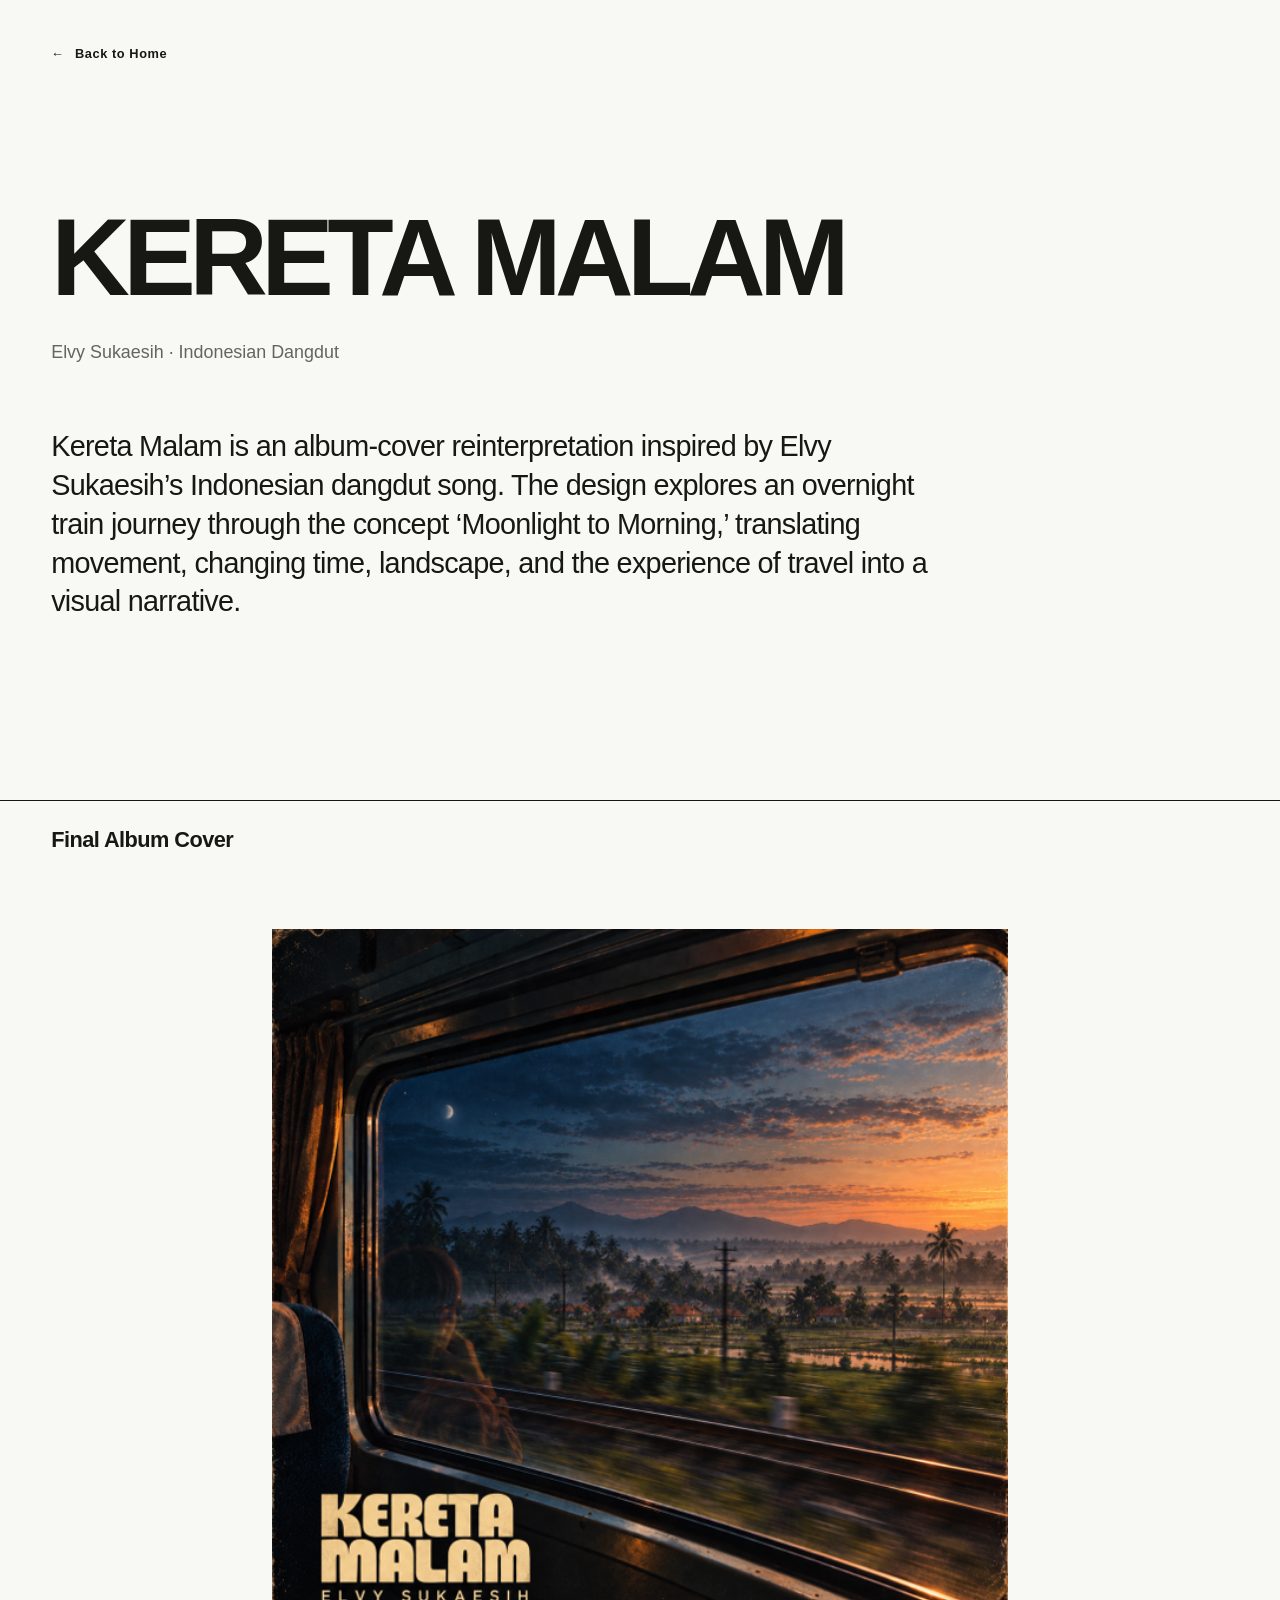
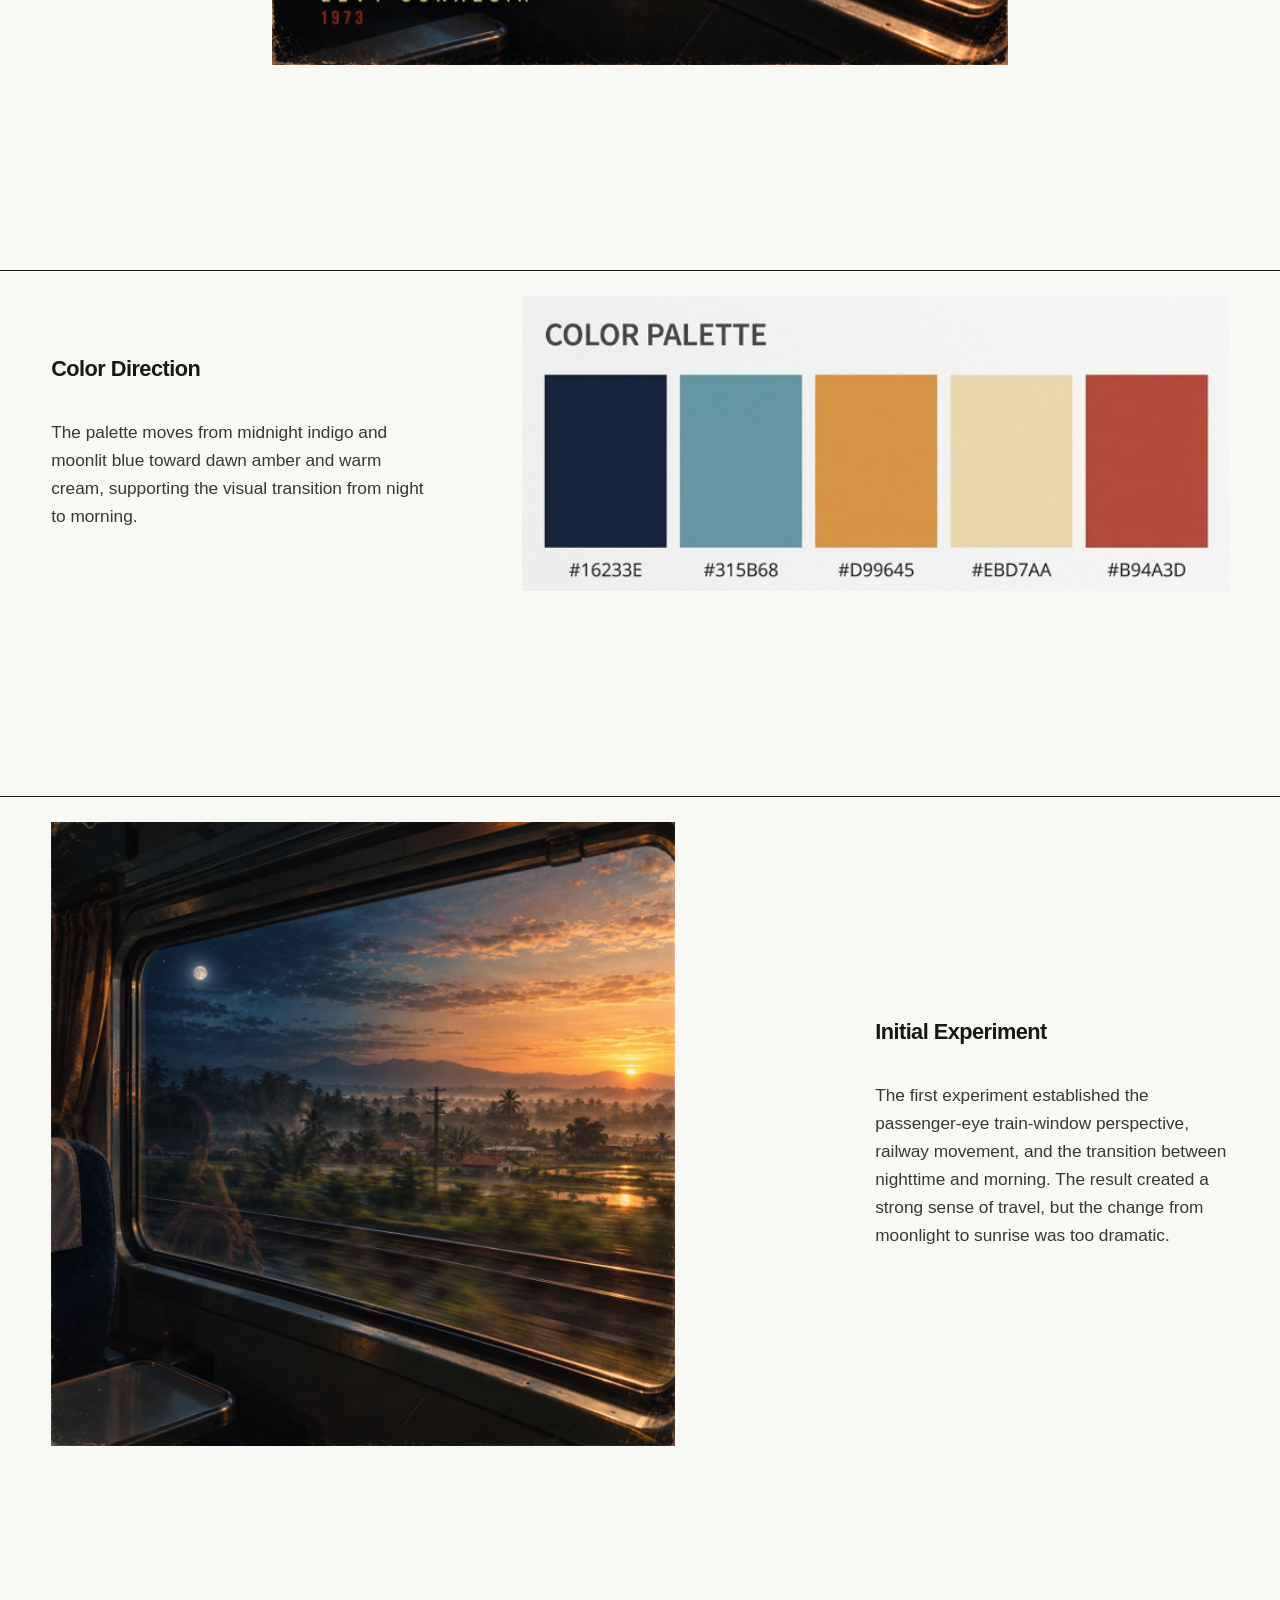
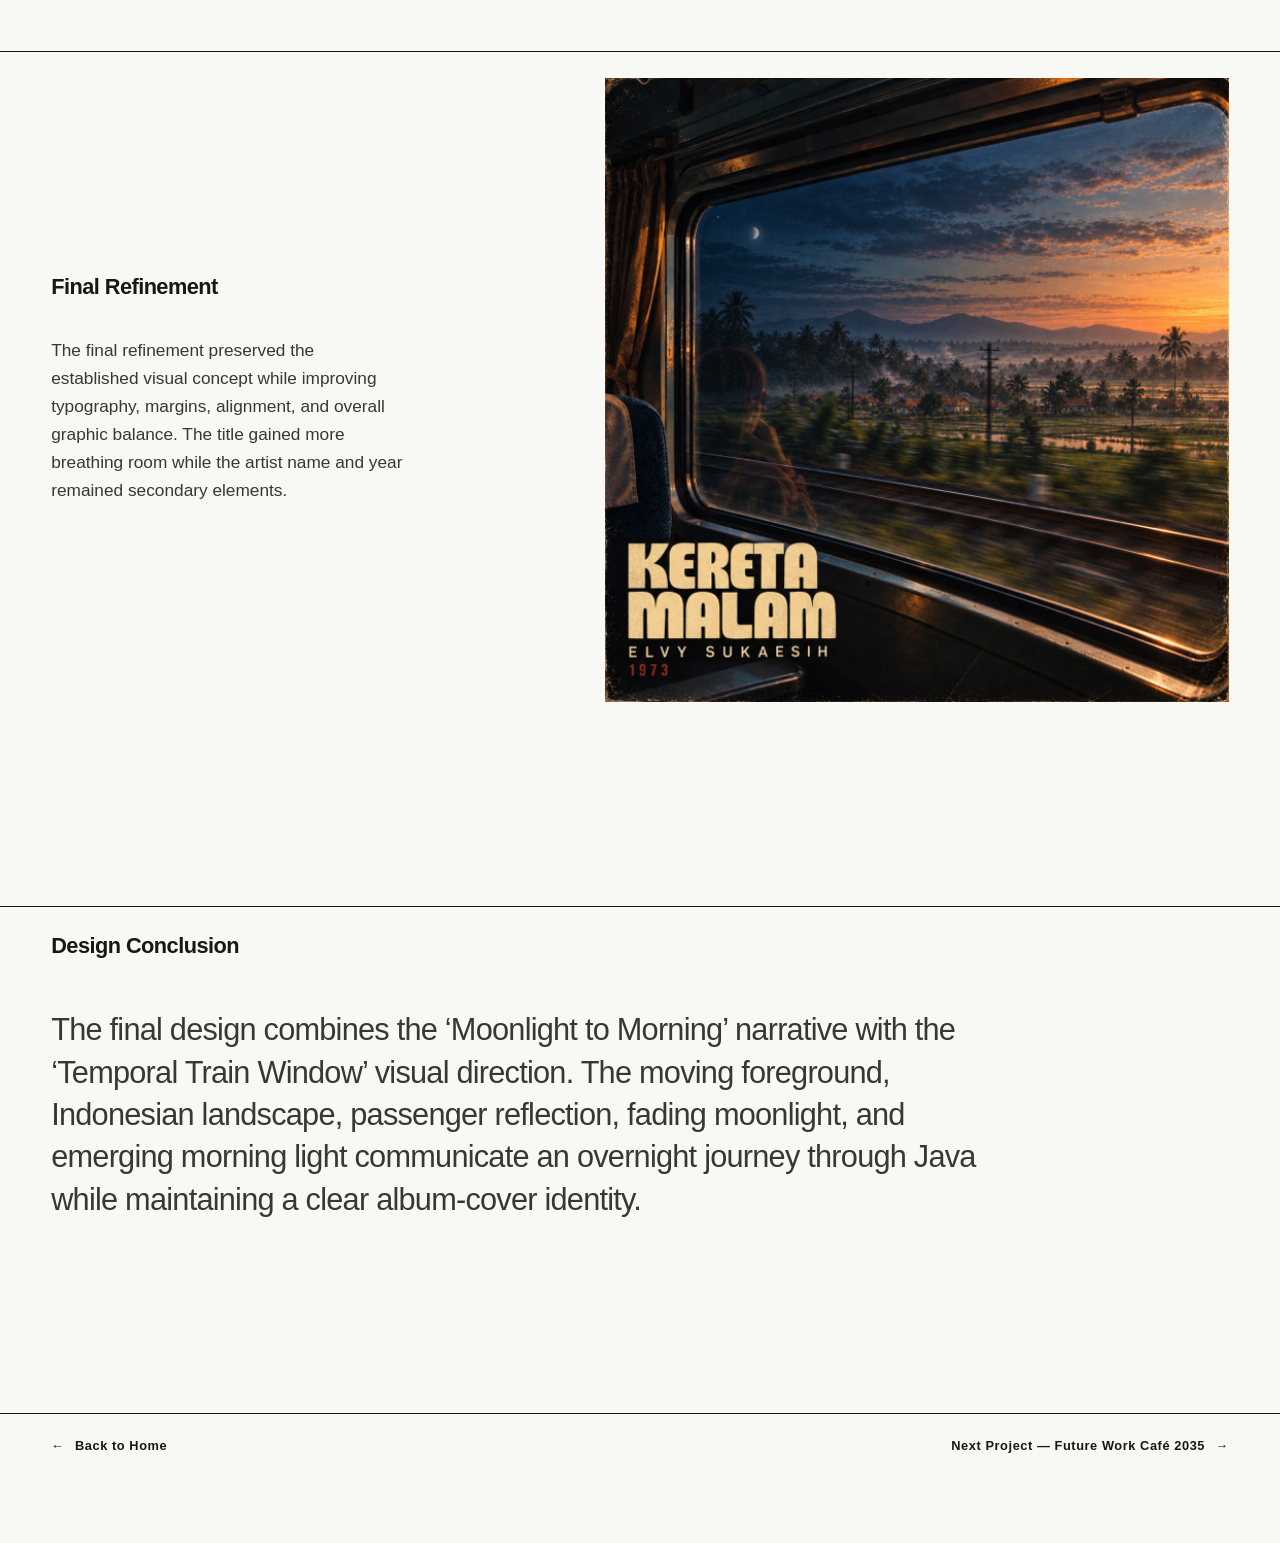
==== kereta-malam.html @ 81c1ef1a "Publish portfolio website" ====
<!doctype html>
<html lang="en">
  <head>
    <meta charset="UTF-8" />
    <meta name="viewport" content="width=device-width, initial-scale=1" />
    <meta
      name="description"
      content="Kereta Malam — AI for Interdisciplinary Design Portfolio by Fandi Siribon"
    />
    <title>Kereta Malam — Fandi Siribon</title>
    <link rel="stylesheet" href="styles.css" />
    <link rel="stylesheet" href="kereta-malam.css" />
  </head>
  <body>
    <main class="project-page">
      <nav class="project-nav page-shell" aria-label="Project navigation">
        <a href="index.html"><span aria-hidden="true">←</span> Back to Home</a>
      </nav>

      <header class="project-hero page-shell">
        <h1>KERETA MALAM</h1>
        <p class="project-meta">Elvy Sukaesih · Indonesian Dangdut</p>
        <p class="project-introduction">
          Kereta Malam is an album-cover reinterpretation inspired by Elvy
          Sukaesih’s Indonesian dangdut song. The design explores an overnight
          train journey through the concept ‘Moonlight to Morning,’ translating
          movement, changing time, landscape, and the experience of travel into
          a visual narrative.
        </p>
      </header>

      <section class="case-section final-cover page-shell" aria-labelledby="final-cover-title">
        <h2 id="final-cover-title">Final Album Cover</h2>
        <figure class="final-cover-artwork">
          <img
            src="Assets/2%20-%20FINAL%20PICTURE.png"
            alt="Square Kereta Malam album cover showing a landscape at dusk through a train window, with a moon, passenger reflection, title, artist name, and year"
          />
        </figure>
      </section>

      <section class="case-section color-direction page-shell" aria-labelledby="color-direction-title">
        <div class="section-copy">
          <h2 id="color-direction-title">Color Direction</h2>
          <p>
            The palette moves from midnight indigo and moonlit blue toward dawn
            amber and warm cream, supporting the visual transition from night to
            morning.
          </p>
        </div>
        <figure class="palette-artwork">
          <img
            src="Assets/2%20-%20COLOR%20PALETTE.png"
            alt="Five-color palette showing dark indigo, muted blue, amber, warm cream, and brick red swatches"
          />
        </figure>
      </section>

      <section class="case-section process-section process-section--initial page-shell" aria-labelledby="initial-experiment-title">
        <div class="section-copy">
          <h2 id="initial-experiment-title">Initial Experiment</h2>
          <p>
            The first experiment established the passenger-eye train-window
            perspective, railway movement, and the transition between nighttime
            and morning. The result created a strong sense of travel, but the
            change from moonlight to sunrise was too dramatic.
          </p>
        </div>
        <figure class="process-artwork">
          <img
            src="Assets/2%20-%20EXPERIMENT%201.png"
            alt="Square view through a train window showing a moonlit sky transitioning to sunrise over a tropical landscape"
          />
        </figure>
      </section>

      <section class="case-section process-section process-section--refinement page-shell" aria-labelledby="final-refinement-title">
        <div class="section-copy">
          <h2 id="final-refinement-title">Final Refinement</h2>
          <p>
            The final refinement preserved the established visual concept while
            improving typography, margins, alignment, and overall graphic
            balance. The title gained more breathing room while the artist name
            and year remained secondary elements.
          </p>
        </div>
        <figure class="process-artwork">
          <img
            src="Assets/2%20-%20EXPERIMENT%203.png"
            alt="Square Kereta Malam refinement showing a train-window landscape with title typography, artist name, and year arranged at the lower left"
          />
        </figure>
      </section>

      <section class="case-section design-conclusion page-shell" aria-labelledby="design-conclusion-title">
        <h2 id="design-conclusion-title">Design Conclusion</h2>
        <p>
          The final design combines the ‘Moonlight to Morning’ narrative with the
          ‘Temporal Train Window’ visual direction. The moving foreground,
          Indonesian landscape, passenger reflection, fading moonlight, and
          emerging morning light communicate an overnight journey through Java
          while maintaining a clear album-cover identity.
        </p>
      </section>

      <nav class="bottom-project-nav page-shell" aria-label="Project navigation">
        <a href="index.html"><span aria-hidden="true">←</span> Back to Home</a>
        <a href="future-work-cafe-2035.html">
          Next Project — Future Work Café 2035 <span aria-hidden="true">→</span>
        </a>
      </nav>
    </main>
  </body>
</html>
---- styles.css ----
:root {
  color-scheme: light;
  --background: #f8f8f5;
  --surface: #efefe9;
  --ink: #171814;
  --muted: #64655f;
  --line: #d5d6cf;
  --focus: #315b68;
  --page-gutter: clamp(1.25rem, 4vw, 4.5rem);
  --page-width: 96rem;
}

* {
  box-sizing: border-box;
}

html {
  background: var(--background);
}

body {
  margin: 0;
  background: var(--background);
  color: var(--ink);
  font-family:
    Inter, "Helvetica Neue", Helvetica, Arial, sans-serif;
  -webkit-font-smoothing: antialiased;
}

img {
  display: block;
  max-width: 100%;
}

.page-shell {
  width: min(100%, var(--page-width));
  margin-inline: auto;
  padding-inline: var(--page-gutter);
}

.masthead {
  padding-top: clamp(3.25rem, 8vw, 8rem);
}

h1 {
  max-width: 14ch;
  margin: 0;
  font-size: clamp(2.75rem, 6.25vw, 6.75rem);
  font-weight: 650;
  letter-spacing: -0.055em;
  line-height: 0.96;
}

.portfolio-owner {
  margin: clamp(1.25rem, 2.5vw, 2rem) 0 0;
  color: var(--muted);
  font-size: clamp(1rem, 1.4vw, 1.25rem);
  letter-spacing: 0.01em;
}

.flower-section {
  margin-top: clamp(3.5rem, 6vw, 6rem);
}

.flower-field {
  position: relative;
  display: block;
  width: 100%;
  height: clamp(13rem, 18vw, 17rem);
  margin: 0;
  overflow: hidden;
  border: 1px solid var(--line);
  border-radius: 0;
  background:
    linear-gradient(rgba(255, 255, 255, 0.42), rgba(255, 255, 255, 0.42)),
    var(--surface);
  color: var(--ink);
  font: inherit;
  text-align: left;
  touch-action: manipulation;
  cursor: crosshair;
  -webkit-tap-highlight-color: transparent;
}

.flower-field:focus-visible {
  outline: 3px solid var(--focus);
  outline-offset: 4px;
}

.flower-instruction {
  position: absolute;
  z-index: 2;
  top: 1.25rem;
  left: 1.25rem;
  padding: 0.4rem 0.6rem;
  background: rgba(248, 248, 245, 0.9);
  color: var(--muted);
  font-size: 0.72rem;
  font-weight: 500;
  letter-spacing: 0.04em;
  line-height: 1;
  pointer-events: none;
}

.flower-layer {
  position: absolute;
  inset: 0;
  pointer-events: none;
}

.flower {
  position: absolute;
  width: var(--flower-size);
  height: var(--flower-size);
  transform: translate(-50%, -50%) rotate(var(--flower-rotation));
  filter: drop-shadow(0 2px 2px rgba(23, 24, 20, 0.08));
  animation: flower-bloom 260ms cubic-bezier(0.2, 0.85, 0.35, 1.2) both;
}

.flower svg {
  display: block;
  width: 100%;
  height: 100%;
  overflow: visible;
}

@keyframes flower-bloom {
  from {
    opacity: 0;
    transform: translate(-50%, -50%) rotate(var(--flower-rotation)) scale(0.35);
  }
  to {
    opacity: 1;
    transform: translate(-50%, -50%) rotate(var(--flower-rotation)) scale(1);
  }
}

.projects {
  display: grid;
  grid-template-columns: minmax(0, 3fr) minmax(0, 2fr);
  gap: clamp(2rem, 4vw, 4.5rem);
  align-items: start;
  padding-top: clamp(3rem, 5vw, 4.75rem);
  padding-bottom: clamp(4rem, 8vw, 8rem);
}

.project-card,
.project-link {
  min-width: 0;
}

.project-link {
  display: block;
  color: inherit;
  text-decoration: none;
}

.project-heading {
  display: grid;
  grid-template-columns: auto minmax(0, 1fr) auto;
  gap: 0.9rem;
  align-items: baseline;
  min-height: 4.5rem;
  padding: 0.9rem 0;
  border-top: 1px solid var(--ink);
}

.project-number {
  color: var(--muted);
  font-size: 0.72rem;
  font-weight: 600;
  letter-spacing: 0.08em;
  text-transform: uppercase;
}

.project-title {
  margin: 0;
  font-size: clamp(1.05rem, 1.6vw, 1.5rem);
  font-weight: 550;
  letter-spacing: -0.025em;
  line-height: 1.1;
}

.project-arrow {
  font-size: 1.2rem;
  line-height: 1;
  transition: transform 180ms ease;
}

.project-image-frame {
  display: block;
  overflow: hidden;
  background: #ecece7;
}

.project-image-frame img {
  width: 100%;
  height: auto;
  transition: opacity 180ms ease;
}

.project-link:hover .project-arrow,
.project-link:focus-visible .project-arrow {
  transform: translate(0.2rem, -0.2rem);
}

.project-link:hover .project-image-frame img {
  opacity: 0.9;
}

.project-link:focus-visible {
  outline: 3px solid var(--focus);
  outline-offset: 5px;
}

.visually-hidden {
  position: absolute;
  width: 1px;
  height: 1px;
  padding: 0;
  margin: -1px;
  overflow: hidden;
  clip: rect(0, 0, 0, 0);
  white-space: nowrap;
  border: 0;
}

@media (max-width: 48rem) {
  .masthead {
    padding-top: 2.5rem;
  }

  h1 {
    max-width: 12ch;
    font-size: clamp(2.55rem, 12vw, 4.75rem);
  }

  .flower-section {
    margin-top: 3.5rem;
  }

  .flower-field {
    height: clamp(13rem, 55vw, 16rem);
  }

  .projects {
    grid-template-columns: 1fr;
    gap: 4.5rem;
    padding-top: 3.75rem;
    padding-bottom: 4rem;
  }

  .project-heading {
    min-height: 0;
  }
}

@media (max-width: 28rem) {
  .project-heading {
    grid-template-columns: 1fr auto;
    gap: 0.4rem 1rem;
  }

  .project-number {
    grid-column: 1;
  }

  .project-title {
    grid-column: 1;
  }

  .project-arrow {
    grid-column: 2;
    grid-row: 1 / span 2;
    align-self: center;
  }
}

@media (prefers-reduced-motion: reduce) {
  *,
  *::before,
  *::after {
    scroll-behavior: auto !important;
    animation-duration: 0.01ms !important;
    animation-iteration-count: 1 !important;
    transition-duration: 0.01ms !important;
  }
}
---- kereta-malam.css ----
.project-page {
  overflow: clip;
}

.project-page figure,
.project-page p {
  margin: 0;
}

.project-page a {
  color: inherit;
  text-decoration: none;
}

.project-page a:focus-visible {
  outline: 3px solid var(--focus);
  outline-offset: 5px;
}

.project-nav {
  padding-top: clamp(1.5rem, 3vw, 2.5rem);
}

.project-nav a,
.bottom-project-nav a {
  display: inline-flex;
  gap: 0.65rem;
  align-items: center;
  font-size: 0.8rem;
  font-weight: 600;
  letter-spacing: 0.045em;
}

.project-nav a {
  padding-block: 0.5rem;
}

.project-nav a:hover,
.bottom-project-nav a:hover {
  text-decoration: underline;
  text-underline-offset: 0.3em;
}

.project-hero {
  padding-top: clamp(5rem, 11vw, 10rem);
}

.project-hero h1 {
  max-width: none;
  margin: 0;
  font-size: clamp(3.4rem, 8.5vw, 9rem);
  font-weight: 650;
  letter-spacing: -0.06em;
  line-height: 0.88;
}

.project-meta {
  margin-top: clamp(1.5rem, 3vw, 2.25rem) !important;
  color: var(--muted);
  font-size: clamp(0.95rem, 1.4vw, 1.15rem);
}

.project-introduction {
  max-width: 55rem;
  margin-top: clamp(2.75rem, 5vw, 5rem) !important;
  font-size: clamp(1.25rem, 2.25vw, 2rem);
  letter-spacing: -0.025em;
  line-height: 1.35;
}

.case-section {
  padding-top: clamp(1.25rem, 2vw, 2rem);
  border-top: 1px solid var(--ink);
}

.case-section h2 {
  margin: 0;
  font-size: clamp(1.1rem, 1.7vw, 1.45rem);
  font-weight: 550;
  letter-spacing: -0.025em;
  line-height: 1.15;
}

.section-copy p,
.design-conclusion p {
  color: #363832;
  font-size: clamp(1rem, 1.35vw, 1.15rem);
  line-height: 1.62;
}

.final-cover {
  margin-top: clamp(7rem, 14vw, 13rem);
}

.final-cover-artwork {
  width: min(100%, 46rem);
  margin: clamp(3rem, 6vw, 6rem) auto 0 !important;
}

.final-cover-artwork img,
.palette-artwork img,
.process-artwork img {
  display: block;
  width: 100%;
  height: auto;
}

.color-direction {
  display: grid;
  grid-template-columns: minmax(13rem, 0.7fr) minmax(0, 1.3fr);
  gap: clamp(3rem, 7vw, 8rem);
  align-items: center;
  margin-top: clamp(8rem, 16vw, 15rem);
}

.section-copy p {
  margin-top: clamp(1.5rem, 3vw, 2.5rem);
}

.palette-artwork {
  width: 100%;
}

.process-section {
  display: grid;
  grid-template-columns: minmax(0, 1.35fr) minmax(17rem, 0.65fr);
  gap: clamp(3rem, 7vw, 8rem);
  align-items: center;
  margin-top: clamp(8rem, 16vw, 15rem);
}

.process-section--initial .section-copy {
  grid-column: 2;
}

.process-section--initial .process-artwork {
  grid-column: 1;
  grid-row: 1;
}

.process-section--refinement {
  grid-template-columns: minmax(17rem, 0.65fr) minmax(0, 1.35fr);
}

.process-section--refinement .section-copy {
  grid-column: 1;
}

.process-section--refinement .process-artwork {
  grid-column: 2;
  justify-self: end;
}

.process-artwork {
  width: 100%;
  max-width: 39rem;
}

.design-conclusion {
  margin-top: clamp(8rem, 16vw, 15rem);
}

.design-conclusion p {
  max-width: 58rem;
  margin-top: clamp(2rem, 4vw, 3.5rem);
  font-size: clamp(1.35rem, 2.4vw, 2.2rem);
  letter-spacing: -0.025em;
  line-height: 1.38;
}

.bottom-project-nav {
  display: flex;
  justify-content: space-between;
  gap: 2rem;
  margin-top: clamp(8rem, 15vw, 14rem);
  padding-top: 1.5rem;
  padding-bottom: clamp(3rem, 7vw, 7rem);
  border-top: 1px solid var(--ink);
}

.bottom-project-nav a:last-child {
  justify-content: flex-end;
  text-align: right;
}

@media (max-width: 48rem) {
  .project-hero {
    padding-top: 4rem;
  }

  .project-hero h1 {
    font-size: clamp(3.3rem, 17vw, 6rem);
    line-height: 0.92;
  }

  .project-introduction {
    margin-top: 2.75rem !important;
    font-size: 1.22rem;
  }

  .final-cover {
    margin-top: 6.5rem;
  }

  .final-cover-artwork {
    margin-top: 2.75rem !important;
  }

  .color-direction,
  .process-section,
  .process-section--refinement {
    grid-template-columns: 1fr;
    gap: 2.75rem;
    margin-top: 7rem;
  }

  .color-direction .section-copy,
  .color-direction .palette-artwork,
  .process-section .section-copy,
  .process-section .process-artwork {
    grid-column: 1;
  }

  .color-direction .section-copy,
  .process-section .section-copy {
    grid-row: 1;
  }

  .color-direction .palette-artwork,
  .process-section .process-artwork {
    grid-row: 2;
  }

  .section-copy p {
    margin-top: 1.5rem;
  }

  .design-conclusion {
    margin-top: 7rem;
  }

  .design-conclusion p {
    margin-top: 2rem;
    font-size: 1.35rem;
  }

  .bottom-project-nav {
    display: grid;
    gap: 2.5rem;
    margin-top: 7rem;
    padding-bottom: 3rem;
  }

  .bottom-project-nav a:last-child {
    justify-content: flex-start;
    text-align: left;
  }
}
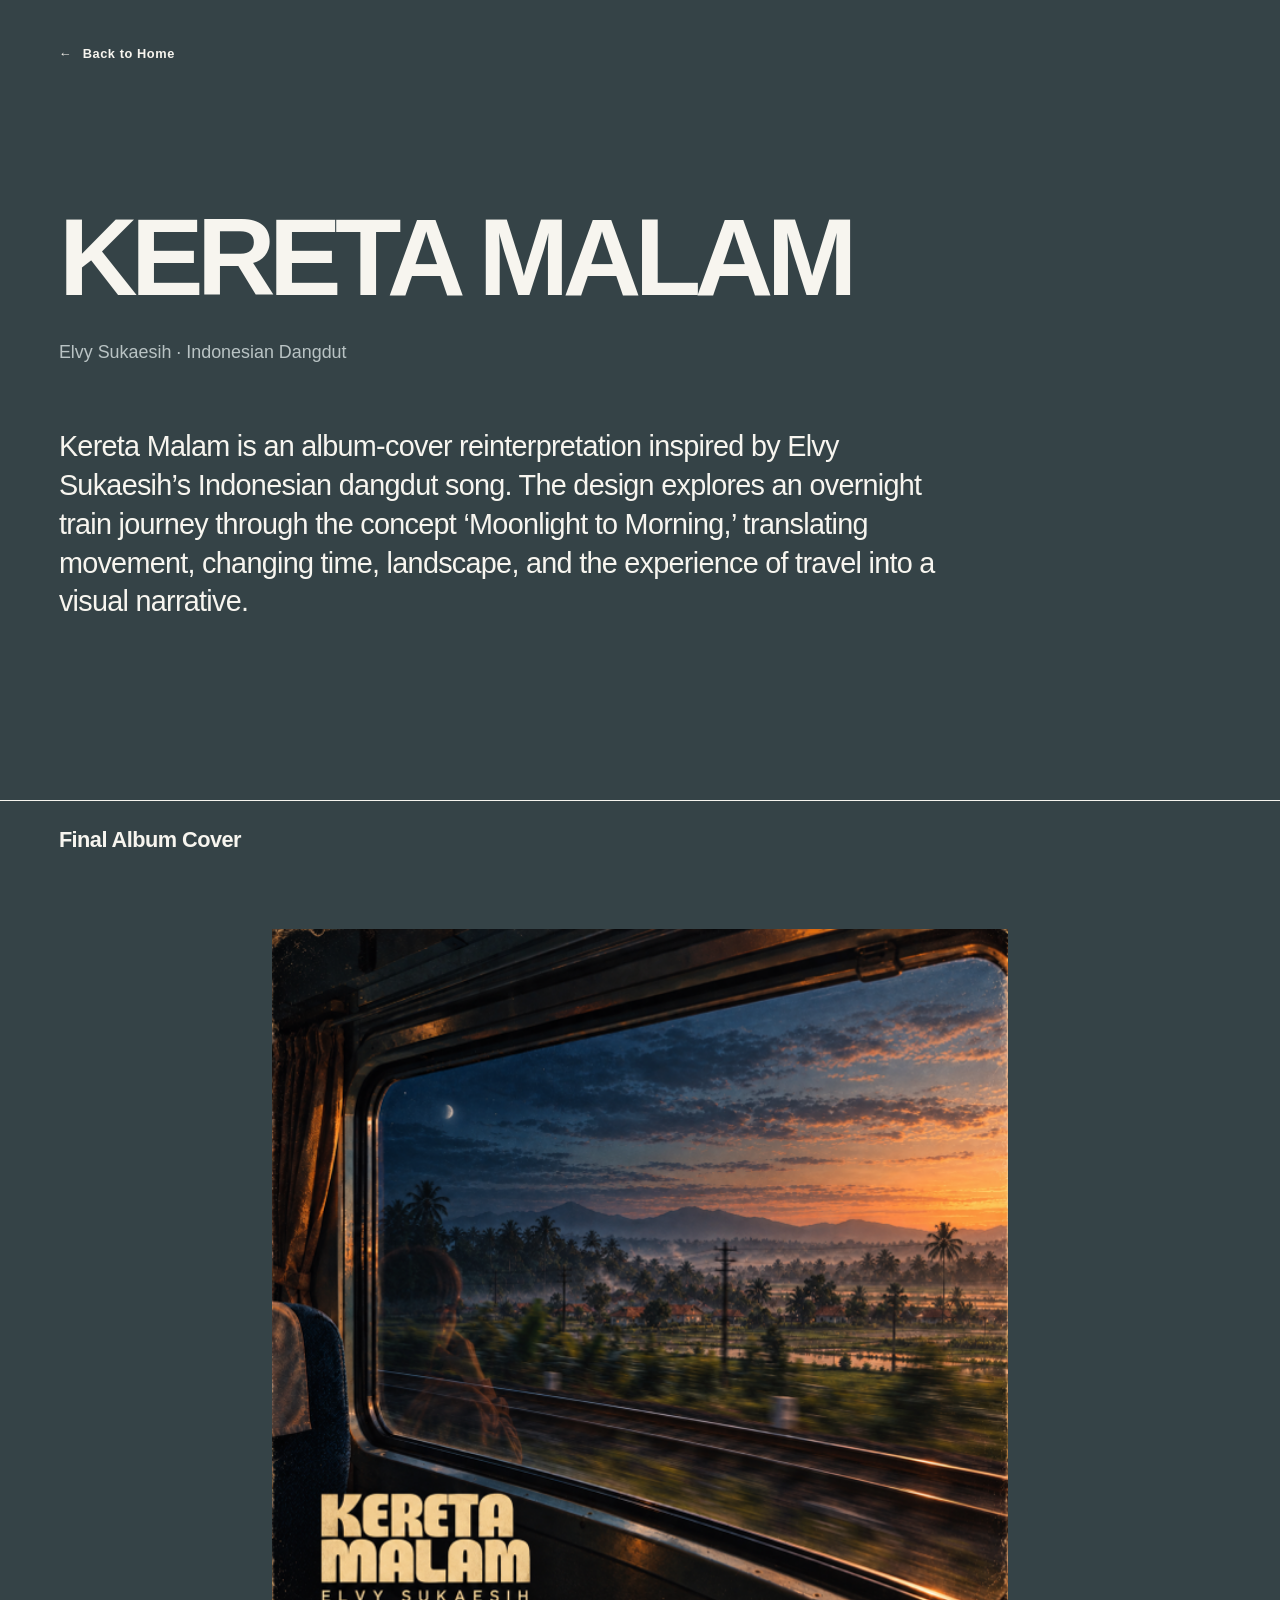
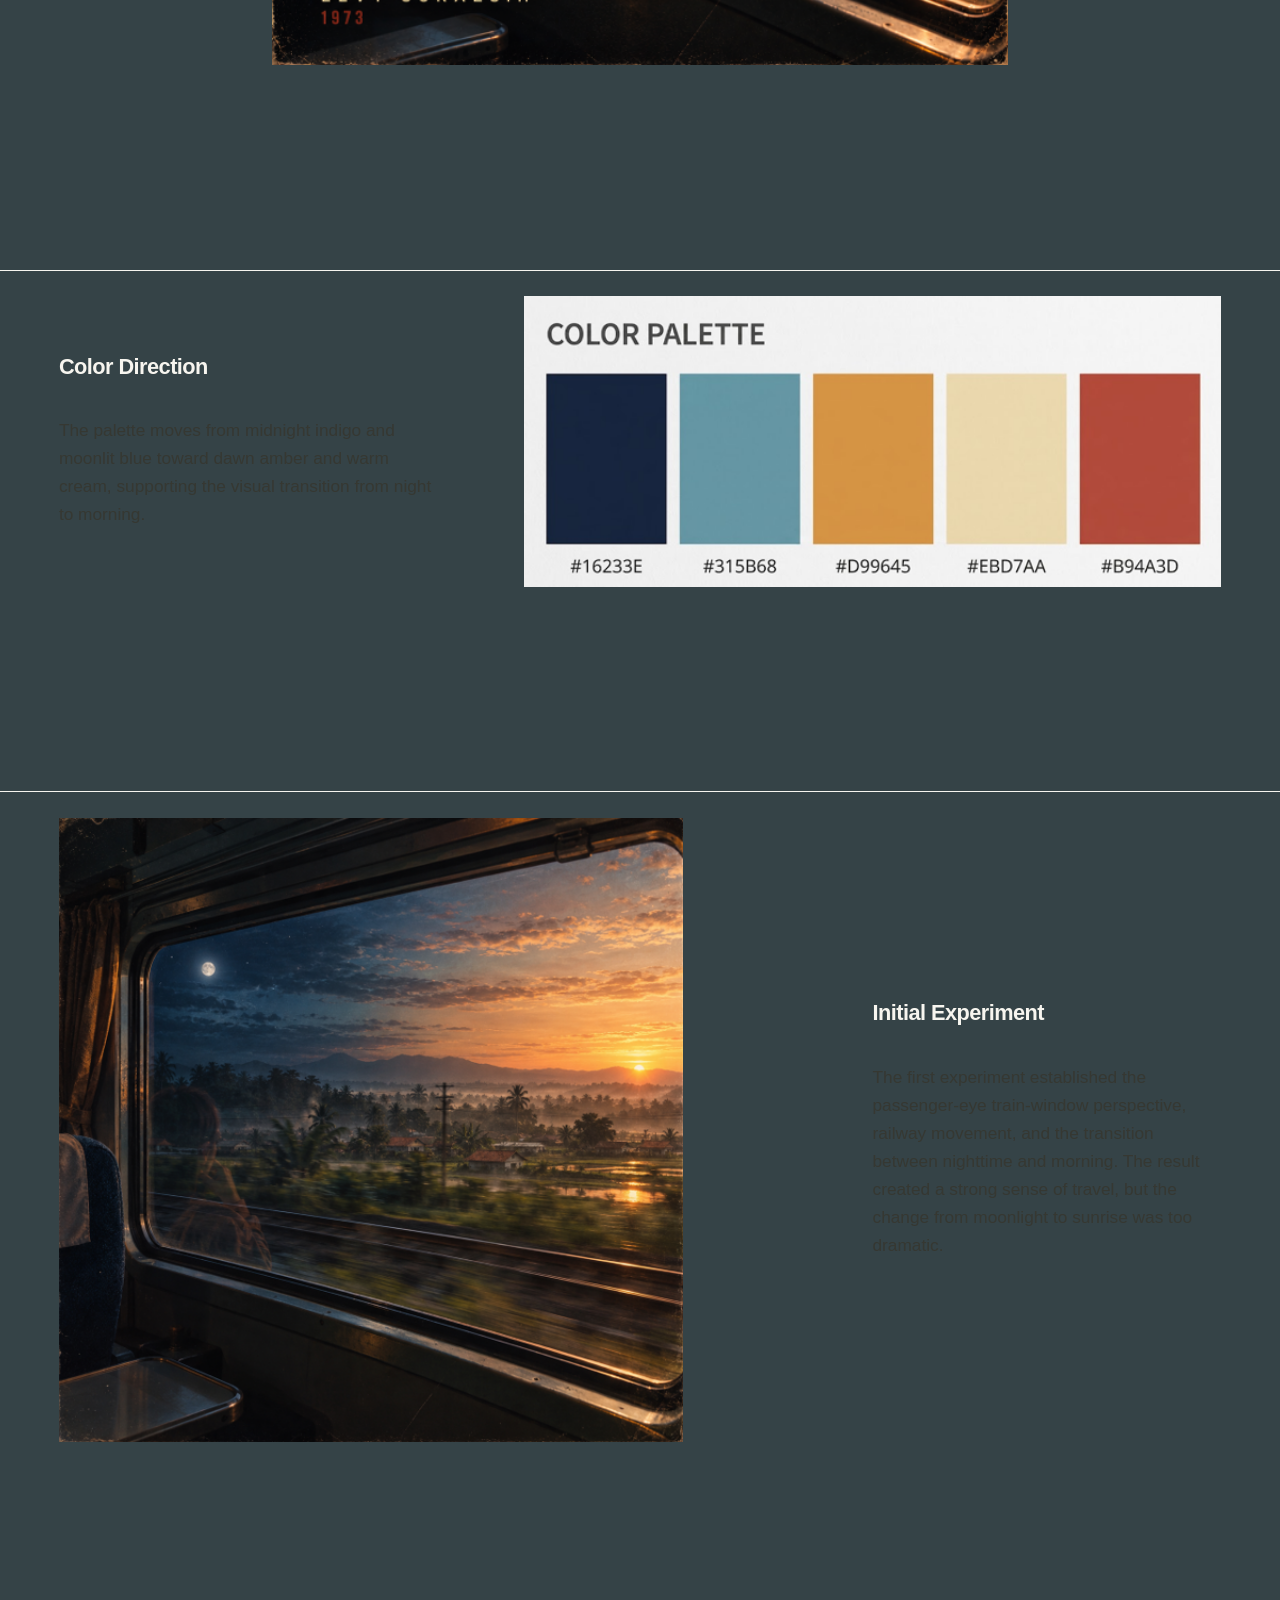
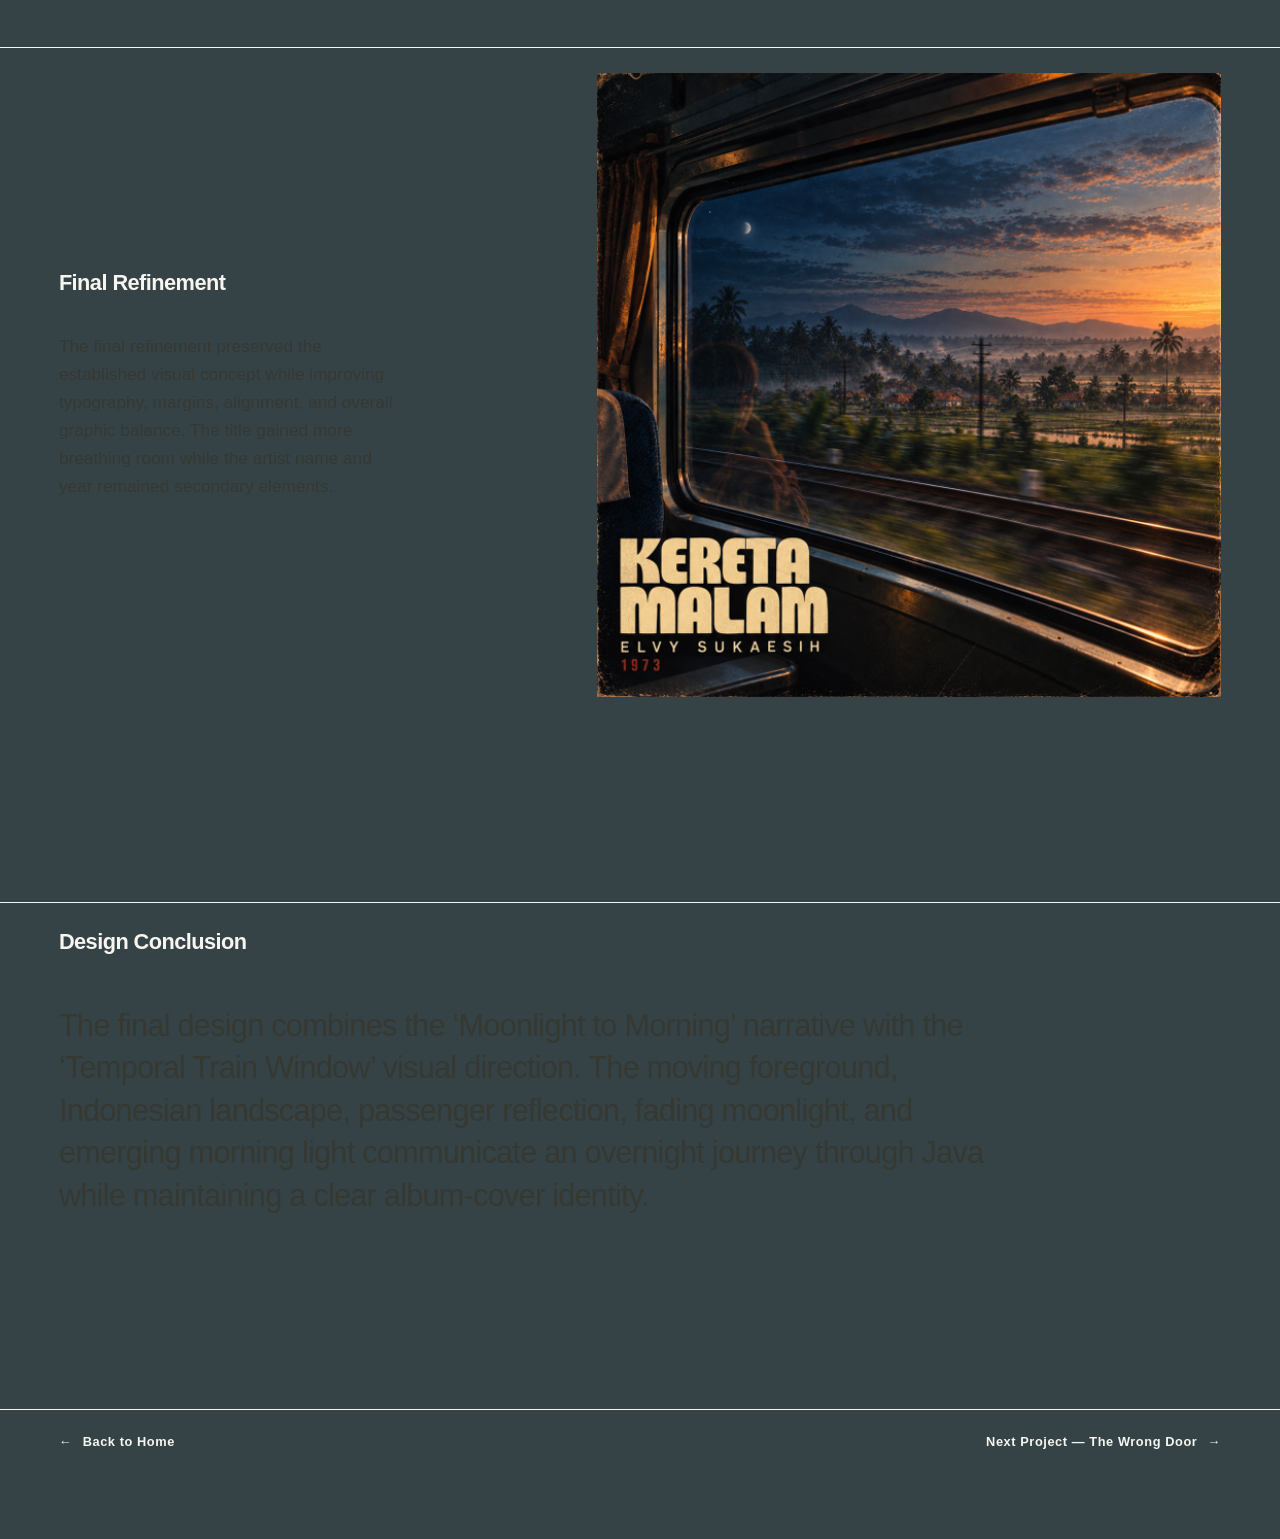
==== commit 0768117d: "Add Week 1 Hallucination proposal" ====
--- a/kereta-malam.html
+++ b/kereta-malam.html
@@ -105,8 +105,8 @@
 
       <nav class="bottom-project-nav page-shell" aria-label="Project navigation">
         <a href="index.html"><span aria-hidden="true">←</span> Back to Home</a>
-        <a href="future-work-cafe-2035.html">
-          Next Project — Future Work Café 2035 <span aria-hidden="true">→</span>
+        <a href="hallucination-proposal.html">
+          Next Project — The Wrong Door <span aria-hidden="true">→</span>
         </a>
       </nav>
     </main>
--- a/styles.css
+++ b/styles.css
@@ -1,13 +1,17 @@
 :root {
   color-scheme: light;
-  --background: #f8f8f5;
-  --surface: #efefe9;
-  --ink: #171814;
-  --muted: #64655f;
-  --line: #d5d6cf;
-  --focus: #315b68;
-  --page-gutter: clamp(1.25rem, 4vw, 4.5rem);
-  --page-width: 96rem;
+  --background: #354347;
+  --surface: #182225;
+  --ink: #f7f5ef;
+  --muted: #b9c3c4;
+  --purple: #f7f5ef;
+  --purple-soft: #40565a;
+  --coral: #abc3c6;
+  --peach: #596d70;
+  --line: #647478;
+  --focus: #d6eded;
+  --page-gutter: clamp(1.25rem, 4.6vw, 5.5rem);
+  --page-width: 100rem;
 }
 
 * {
@@ -16,14 +20,14 @@
 
 html {
   background: var(--background);
+  scroll-behavior: smooth;
 }
 
 body {
   margin: 0;
   background: var(--background);
   color: var(--ink);
-  font-family:
-    Inter, "Helvetica Neue", Helvetica, Arial, sans-serif;
+  font-family: Inter, "Helvetica Neue", Helvetica, Arial, sans-serif;
   -webkit-font-smoothing: antialiased;
 }
 
@@ -38,110 +42,228 @@
   padding-inline: var(--page-gutter);
 }
 
+.site-header {
+  display: flex;
+  min-height: 7rem;
+  align-items: center;
+  justify-content: space-between;
+  gap: 2rem;
+  border-bottom: 1px solid var(--line);
+}
+
+.brand,
+.primary-nav a {
+  color: inherit;
+  text-decoration: none;
+}
+
+.brand {
+  display: inline-flex;
+  align-items: center;
+  gap: 0.75rem;
+  font-size: 1rem;
+  font-weight: 700;
+  white-space: nowrap;
+}
+
+.brand-mark {
+  color: var(--purple);
+  font-size: 2rem;
+  font-weight: 400;
+  line-height: 1;
+}
+
+.primary-nav {
+  display: flex;
+  align-items: center;
+  gap: clamp(1rem, 2.8vw, 2.5rem);
+  font-size: 0.9rem;
+}
+
+.primary-nav a {
+  position: relative;
+  padding: 0.7rem 0;
+}
+
+.primary-nav a::after {
+  position: absolute;
+  right: 0;
+  bottom: 0.25rem;
+  left: 0;
+  height: 2px;
+  background: var(--purple);
+  content: "";
+  transform: scaleX(0);
+  transform-origin: right;
+  transition: transform 180ms ease;
+}
+
+.primary-nav a:hover::after,
+.primary-nav a:focus-visible::after,
+.primary-nav a[aria-current="page"]::after {
+  transform: scaleX(1);
+  transform-origin: left;
+}
+
 .masthead {
-  padding-top: clamp(3.25rem, 8vw, 8rem);
+  padding-top: clamp(4rem, 8vw, 8rem);
 }
 
 h1 {
-  max-width: 14ch;
+  display: flex;
+  max-width: 15ch;
   margin: 0;
-  font-size: clamp(2.75rem, 6.25vw, 6.75rem);
+  flex-wrap: wrap;
+  align-items: baseline;
+  column-gap: 0.2em;
+  color: var(--purple);
+  font-size: clamp(3.25rem, 7vw, 7.5rem);
+  font-weight: 700;
+  letter-spacing: -0.065em;
+  line-height: 0.9;
+}
+
+h1 em {
+  color: var(--coral);
+  font-family: Georgia, "Times New Roman", serif;
+  font-weight: 400;
+  letter-spacing: -0.055em;
+}
+
+.portfolio-owner {
+  margin: clamp(1.6rem, 3vw, 2.4rem) 0 0;
+  color: var(--ink);
+  font-size: clamp(1rem, 1.45vw, 1.3rem);
   font-weight: 650;
-  letter-spacing: -0.055em;
-  line-height: 0.96;
-}
-
-.portfolio-owner {
-  margin: clamp(1.25rem, 2.5vw, 2rem) 0 0;
-  color: var(--muted);
-  font-size: clamp(1rem, 1.4vw, 1.25rem);
-  letter-spacing: 0.01em;
-}
-
-.flower-section {
-  margin-top: clamp(3.5rem, 6vw, 6rem);
-}
-
-.flower-field {
+}
+
+.bird-section {
+  margin-top: clamp(4rem, 7vw, 7rem);
+}
+
+.bird-field {
   position: relative;
   display: block;
   width: 100%;
-  height: clamp(13rem, 18vw, 17rem);
+  height: clamp(16rem, 25vw, 24rem);
   margin: 0;
   overflow: hidden;
-  border: 1px solid var(--line);
-  border-radius: 0;
+  border: 1px solid #667b7f;
+  border-radius: clamp(1.4rem, 2vw, 2rem);
   background:
-    linear-gradient(rgba(255, 255, 255, 0.42), rgba(255, 255, 255, 0.42)),
-    var(--surface);
-  color: var(--ink);
+    radial-gradient(circle at 18% 20%, rgba(255, 255, 255, 0.09), transparent 33%),
+    radial-gradient(circle at 78% 75%, rgba(116, 151, 157, 0.22), transparent 42%),
+    linear-gradient(135deg, #172124 0%, #263539 58%, #314347 100%);
+  color: var(--purple);
   font: inherit;
-  text-align: left;
   touch-action: manipulation;
   cursor: crosshair;
+  isolation: isolate;
   -webkit-tap-highlight-color: transparent;
 }
 
-.flower-field:focus-visible {
+.bird-field::before,
+.bird-field::after {
+  position: absolute;
+  z-index: 0;
+  right: -5%;
+  bottom: -4.5rem;
+  left: -8%;
+  height: 8rem;
+  border: 1px solid rgba(183, 211, 214, 0.34);
+  border-radius: 50% 50% 0 0;
+  content: "";
+  pointer-events: none;
+}
+
+.bird-field::after {
+  right: -12%;
+  bottom: -5.7rem;
+  left: 12%;
+  border-color: rgba(255, 255, 255, 0.16);
+}
+
+.bird-field:focus-visible {
   outline: 3px solid var(--focus);
-  outline-offset: 4px;
-}
-
-.flower-instruction {
+  outline-offset: 5px;
+}
+
+.bird-instruction {
   position: absolute;
   z-index: 2;
-  top: 1.25rem;
-  left: 1.25rem;
-  padding: 0.4rem 0.6rem;
-  background: rgba(248, 248, 245, 0.9);
-  color: var(--muted);
-  font-size: 0.72rem;
-  font-weight: 500;
-  letter-spacing: 0.04em;
-  line-height: 1;
+  top: 50%;
+  left: 50%;
+  padding: 0.35rem 0.8rem;
+  background: rgba(20, 30, 32, 0.74);
+  color: var(--purple);
+  font-family: Georgia, "Times New Roman", serif;
+  font-size: clamp(1.35rem, 2.7vw, 2.4rem);
+  font-style: italic;
+  line-height: 1.1;
   pointer-events: none;
-}
-
-.flower-layer {
-  position: absolute;
+  transform: translate(-50%, -50%);
+  white-space: nowrap;
+}
+
+.bird-layer {
+  position: absolute;
+  z-index: 3;
   inset: 0;
   pointer-events: none;
 }
 
-.flower {
-  position: absolute;
-  width: var(--flower-size);
-  height: var(--flower-size);
-  transform: translate(-50%, -50%) rotate(var(--flower-rotation));
-  filter: drop-shadow(0 2px 2px rgba(23, 24, 20, 0.08));
-  animation: flower-bloom 260ms cubic-bezier(0.2, 0.85, 0.35, 1.2) both;
-}
-
-.flower svg {
+.bird {
+  position: absolute;
+  width: var(--bird-size);
+  transform: translate(-50%, -50%) rotate(var(--bird-tilt));
+  filter: drop-shadow(0 5px 5px rgba(57, 28, 91, 0.14));
+  animation: bird-release 480ms cubic-bezier(0.2, 0.85, 0.35, 1.15) both;
+}
+
+.bird svg {
   display: block;
   width: 100%;
-  height: 100%;
+  height: auto;
   overflow: visible;
 }
 
-@keyframes flower-bloom {
+.bird-wing {
+  transform-box: fill-box;
+  transform-origin: center bottom;
+  animation: wing-flap var(--wing-speed) ease-in-out infinite alternate;
+}
+
+.bird-wing--right {
+  animation-delay: -160ms;
+}
+
+@keyframes bird-release {
   from {
     opacity: 0;
-    transform: translate(-50%, -50%) rotate(var(--flower-rotation)) scale(0.35);
+    transform: translate(-50%, 10%) rotate(var(--bird-tilt)) scale(0.3);
   }
   to {
     opacity: 1;
-    transform: translate(-50%, -50%) rotate(var(--flower-rotation)) scale(1);
+    transform: translate(-50%, -50%) rotate(var(--bird-tilt)) scale(1);
+  }
+}
+
+@keyframes wing-flap {
+  from {
+    transform: rotate(-8deg) scaleY(0.88);
+  }
+  to {
+    transform: rotate(7deg) scaleY(1.05);
   }
 }
 
 .projects {
   display: grid;
-  grid-template-columns: minmax(0, 3fr) minmax(0, 2fr);
-  gap: clamp(2rem, 4vw, 4.5rem);
+  grid-template-columns: minmax(0, 1fr) minmax(0, 1fr);
+  gap: clamp(2rem, 4vw, 4rem);
   align-items: start;
-  padding-top: clamp(3rem, 5vw, 4.75rem);
-  padding-bottom: clamp(4rem, 8vw, 8rem);
+  padding-top: clamp(5rem, 8vw, 8rem);
+  padding-bottom: clamp(5rem, 9vw, 9rem);
 }
 
 .project-card,
@@ -150,64 +272,98 @@
 }
 
 .project-link {
-  display: block;
+  display: flex;
   color: inherit;
+  flex-direction: column;
   text-decoration: none;
 }
 
 .project-heading {
   display: grid;
-  grid-template-columns: auto minmax(0, 1fr) auto;
-  gap: 0.9rem;
-  align-items: baseline;
-  min-height: 4.5rem;
-  padding: 0.9rem 0;
-  border-top: 1px solid var(--ink);
+  grid-template-columns: minmax(0, 1fr) auto;
+  gap: 0.35rem 1rem;
+  align-items: center;
+  order: 2;
+  padding-top: 1.5rem;
 }
 
 .project-number {
-  color: var(--muted);
+  grid-column: 1;
+  color: var(--purple);
   font-size: 0.72rem;
-  font-weight: 600;
-  letter-spacing: 0.08em;
+  font-weight: 650;
+  letter-spacing: 0.16em;
   text-transform: uppercase;
 }
 
 .project-title {
+  grid-column: 1;
   margin: 0;
-  font-size: clamp(1.05rem, 1.6vw, 1.5rem);
-  font-weight: 550;
-  letter-spacing: -0.025em;
-  line-height: 1.1;
+  font-size: clamp(1.45rem, 2.3vw, 2.15rem);
+  font-weight: 650;
+  letter-spacing: -0.04em;
+  line-height: 1.05;
 }
 
 .project-arrow {
+  display: grid;
+  width: 3.1rem;
+  height: 3.1rem;
+  grid-column: 2;
+  grid-row: 1 / span 2;
+  align-self: center;
+  border: 1px solid #839599;
+  border-radius: 50%;
+  color: var(--purple);
   font-size: 1.2rem;
   line-height: 1;
-  transition: transform 180ms ease;
+  place-items: center;
+  transition: background 180ms ease, color 180ms ease, transform 180ms ease;
 }
 
 .project-image-frame {
-  display: block;
+  display: grid;
+  width: 100%;
+  aspect-ratio: 1;
   overflow: hidden;
-  background: #ecece7;
+  border: 0.65rem solid var(--card-accent, var(--purple-soft));
+  border-radius: 1.25rem;
+  background: var(--surface);
+  order: 1;
+  place-items: center;
+  transition: transform 220ms ease, box-shadow 220ms ease;
+}
+
+.project-card--wide {
+  --card-accent: var(--peach);
+}
+
+.project-card--square {
+  --card-accent: var(--purple-soft);
 }
 
 .project-image-frame img {
   width: 100%;
-  height: auto;
-  transition: opacity 180ms ease;
+  height: 100%;
+  object-fit: cover;
+  object-position: center;
+}
+
+.project-link:hover .project-image-frame,
+.project-link:focus-visible .project-image-frame {
+  box-shadow: 0 1.1rem 2.5rem rgba(7, 12, 13, 0.34);
+  transform: translateY(-0.35rem);
 }
 
 .project-link:hover .project-arrow,
 .project-link:focus-visible .project-arrow {
-  transform: translate(0.2rem, -0.2rem);
-}
-
-.project-link:hover .project-image-frame img {
-  opacity: 0.9;
-}
-
+  background: var(--purple);
+  color: #fff;
+  transform: translate(0.15rem, -0.15rem);
+}
+
+.brand:focus-visible,
+.primary-nav a:focus-visible,
 .project-link:focus-visible {
   outline: 3px solid var(--focus);
   outline-offset: 5px;
@@ -220,59 +376,90 @@
   padding: 0;
   margin: -1px;
   overflow: hidden;
+  border: 0;
   clip: rect(0, 0, 0, 0);
   white-space: nowrap;
-  border: 0;
-}
-
-@media (max-width: 48rem) {
-  .masthead {
-    padding-top: 2.5rem;
+}
+
+@media (max-width: 58rem) {
+  .site-header {
+    min-height: 0;
+    padding-top: 1.25rem;
+    padding-bottom: 1.25rem;
+    align-items: flex-start;
+  }
+
+  .primary-nav {
+    justify-content: flex-end;
+    flex-wrap: wrap;
   }
 
   h1 {
     max-width: 12ch;
-    font-size: clamp(2.55rem, 12vw, 4.75rem);
-  }
-
-  .flower-section {
-    margin-top: 3.5rem;
-  }
-
-  .flower-field {
-    height: clamp(13rem, 55vw, 16rem);
+    font-size: clamp(3rem, 10vw, 5.8rem);
   }
 
   .projects {
     grid-template-columns: 1fr;
+    gap: 5rem;
+  }
+
+}
+
+@media (max-width: 40rem) {
+  .site-header {
+    display: block;
+  }
+
+  .brand {
+    margin-bottom: 1rem;
+  }
+
+  .primary-nav {
+    justify-content: flex-start;
+    gap: 0.45rem 1.2rem;
+    font-size: 0.78rem;
+  }
+
+  .masthead {
+    padding-top: 3.75rem;
+  }
+
+  h1 {
+    font-size: clamp(2.45rem, 12.8vw, 4.2rem);
+    line-height: 0.92;
+  }
+
+  .bird-section {
+    margin-top: 3.75rem;
+  }
+
+  .bird-field {
+    height: 15rem;
+    border-radius: 1.2rem;
+  }
+
+  .bird-instruction {
+    max-width: 80%;
+    font-size: 1.35rem;
+    text-align: center;
+    white-space: normal;
+  }
+
+  .projects {
     gap: 4.5rem;
-    padding-top: 3.75rem;
-    padding-bottom: 4rem;
-  }
-
-  .project-heading {
-    min-height: 0;
-  }
-}
-
-@media (max-width: 28rem) {
-  .project-heading {
-    grid-template-columns: 1fr auto;
-    gap: 0.4rem 1rem;
-  }
-
-  .project-number {
-    grid-column: 1;
-  }
-
-  .project-title {
-    grid-column: 1;
+    padding-top: 4.5rem;
+    padding-bottom: 4.5rem;
+  }
+
+  .project-image-frame {
+    border-width: 0.45rem;
+    border-radius: 1rem;
   }
 
   .project-arrow {
-    grid-column: 2;
-    grid-row: 1 / span 2;
-    align-self: center;
+    width: 2.75rem;
+    height: 2.75rem;
   }
 }
 
